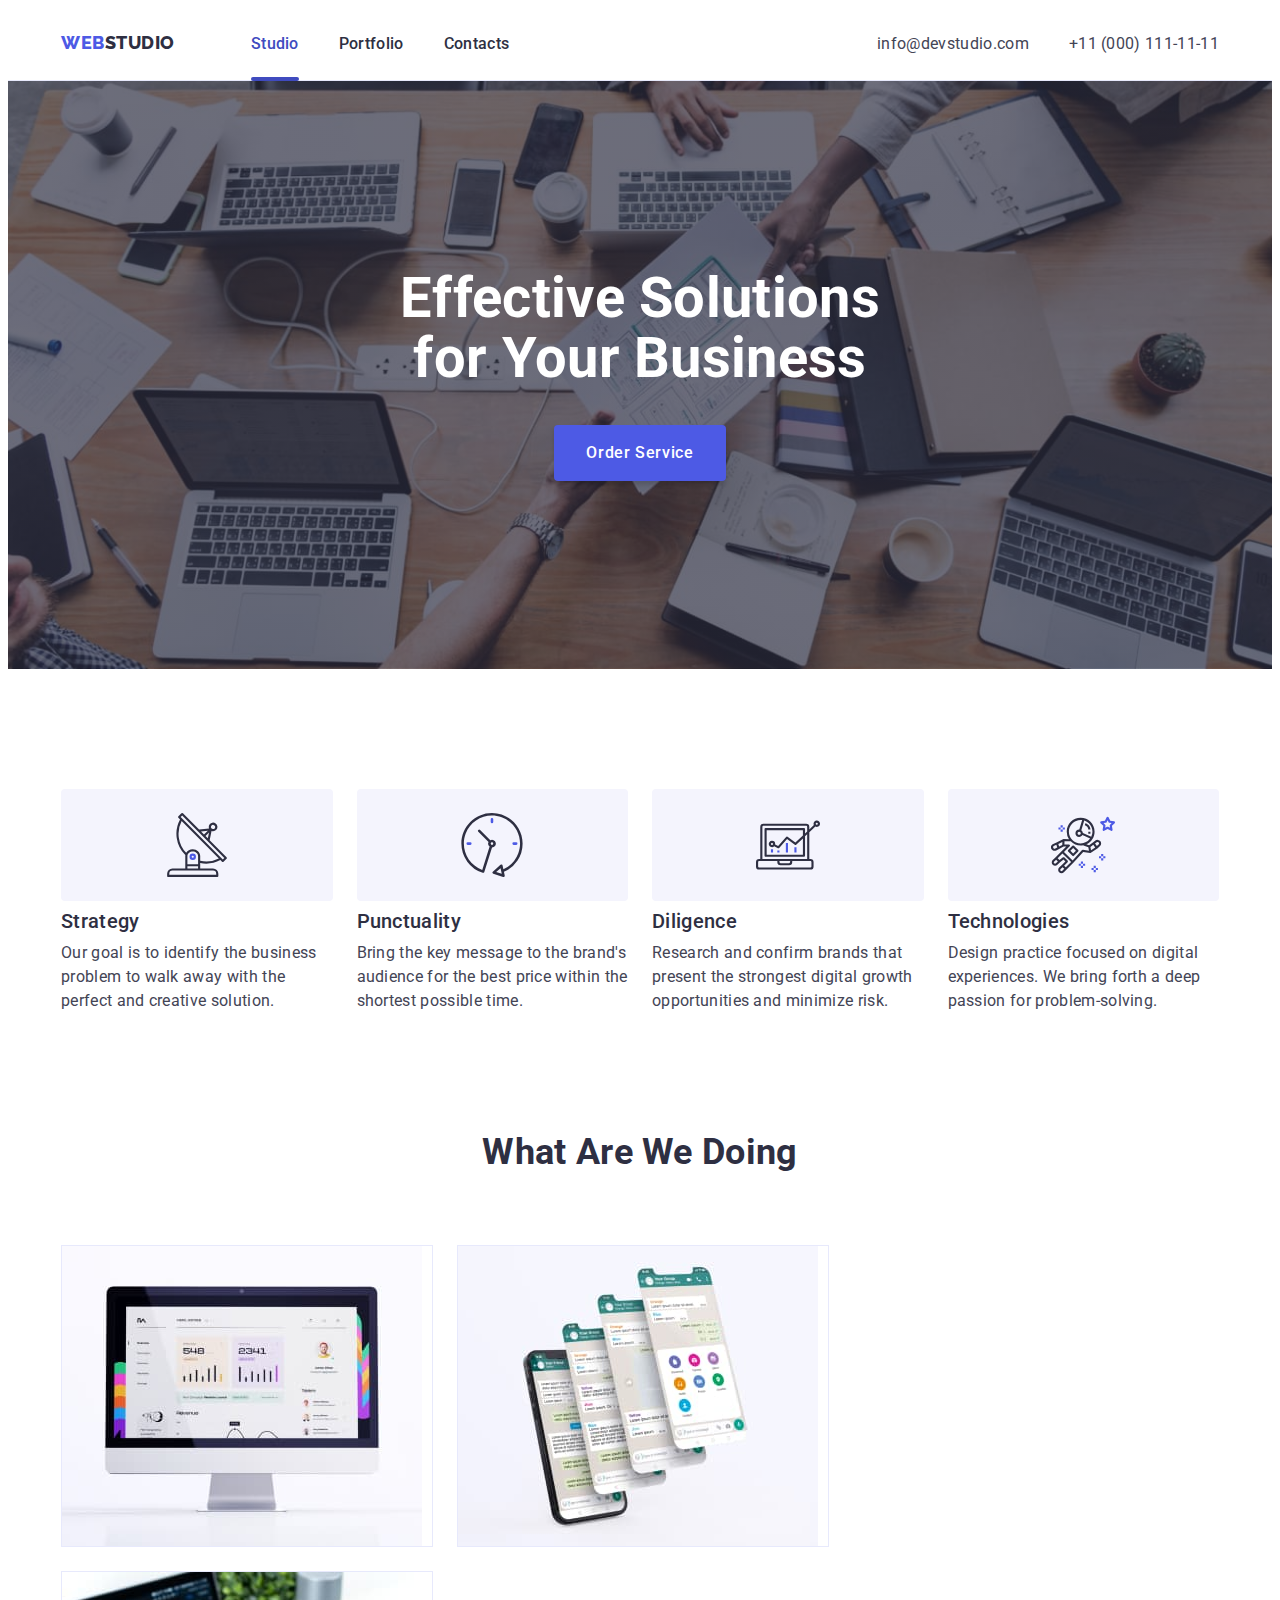
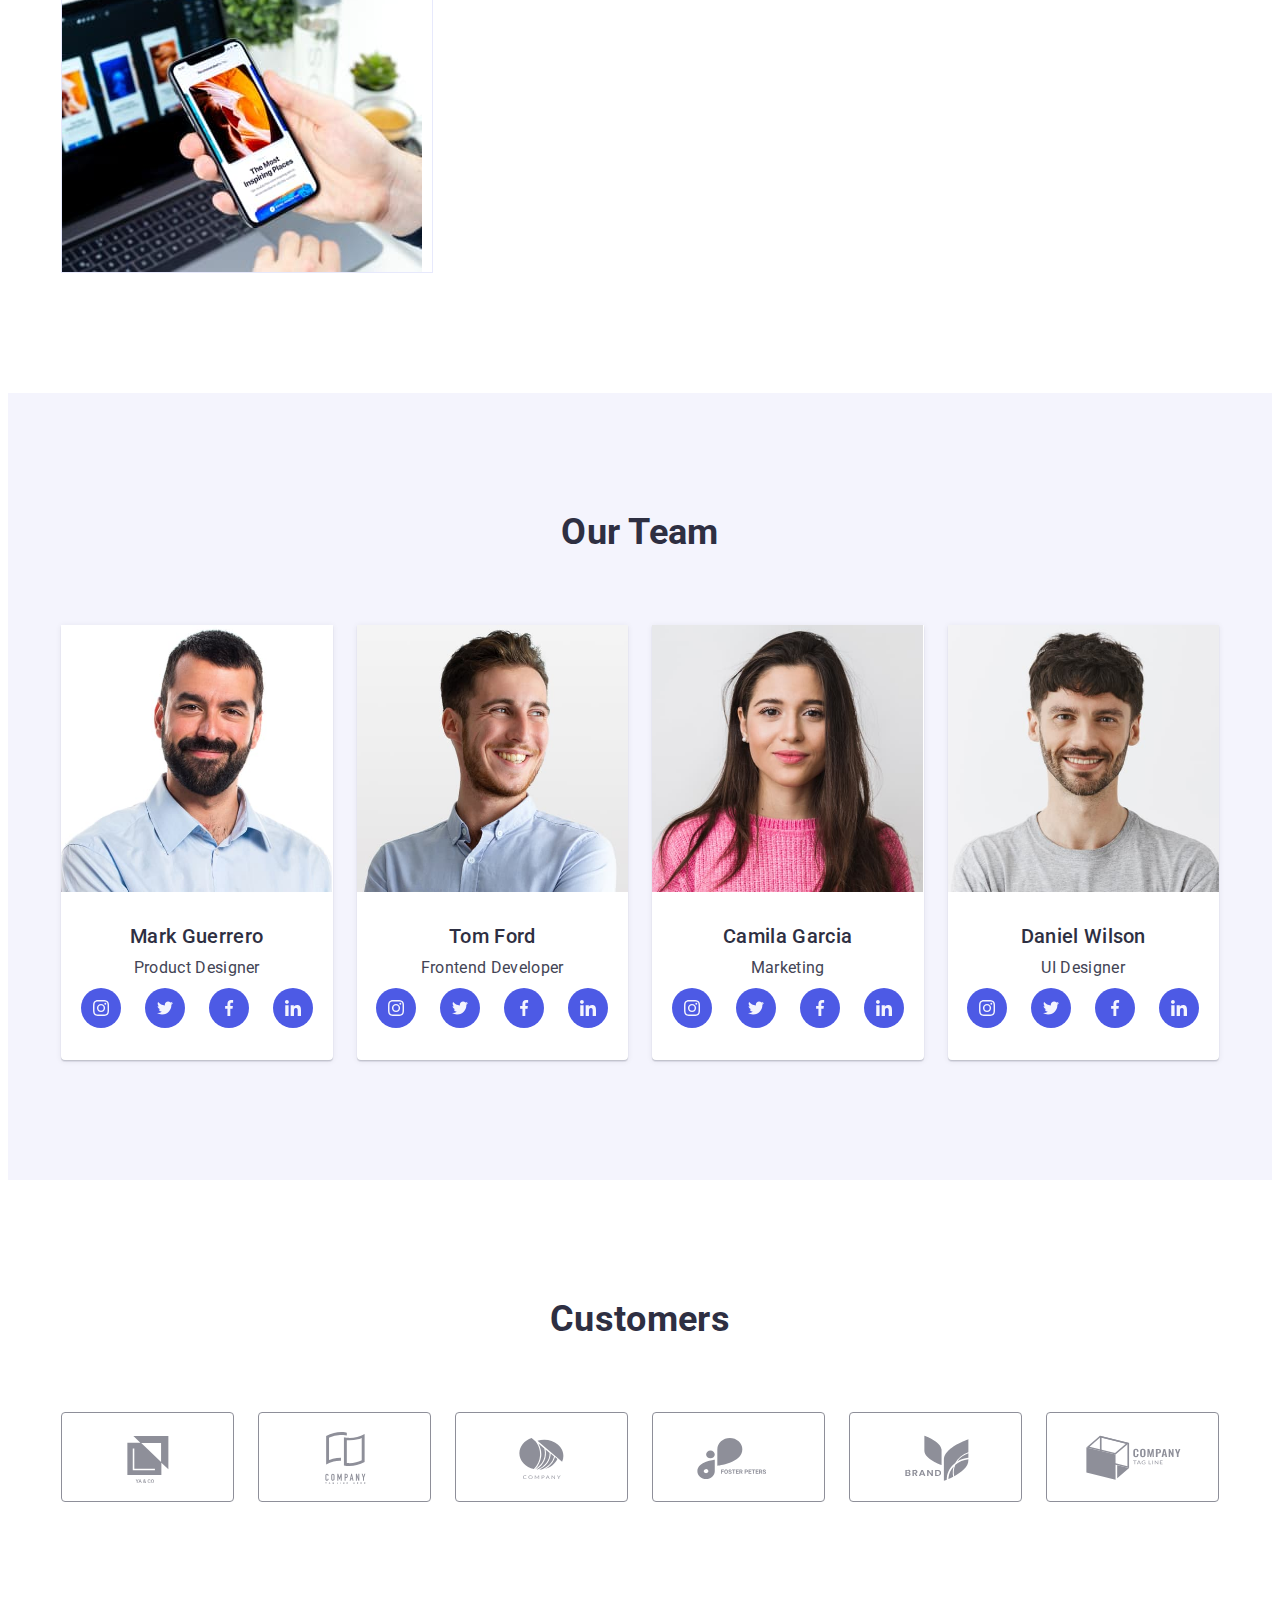
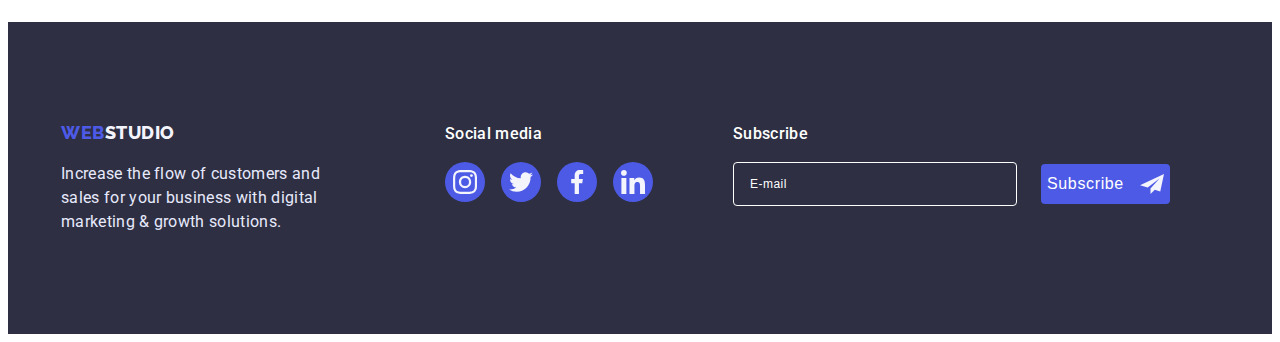
==== index.html @ bac66747 "Initial commit" ====
<!DOCTYPE html>
<html lang="en">

<head>
    <meta charset="UTF-8">
    <meta http-equiv="X-UA-Compatible" content="IE=edge">
    <meta name="viewport" content="width=device-width, initial-scale=1.0">
    <title>Studio</title>
    <link rel="preconnect" href="https://fonts.googleapis.com">
    <link rel="preconnect" href="https://fonts.gstatic.com" crossorigin>
    <link
        href="https://fonts.googleapis.com/css2?family=Raleway:wght@800&family=Roboto:wght@400;500;700;900&display=swap"
        rel="stylesheet">
    <link rel="stylesheet" href="https://cdnjs.cloudflare.com/ajax/libs/modern-normalize/1.1.0/modern-normalize.min.css"
        integrity="sha512-wpPYUAdjBVSE4KJnH1VR1HeZfpl1ub8YT/NKx4PuQ5NmX2tKuGu6U/JRp5y+Y8XG2tV+wKQpNHVUX03MfMFn9Q=="
        crossorigin="anonymous" referrerpolicy="no-referrer" />
    <link rel="stylesheet" href="./css/styles.css">
</head>

<body>
    <header class="header">
        <div class="container header-container">
            <nav class="header-pagination">
                <a class="logo-header logo link" href="./index.html">Web<span class="logo-hpart">Studio</span></a>
                <ul class="header-list">
                    <li class="header-item">
                        <a class="header-sheet active link" href="./index.html">Studio</a>
                    </li>
                    <li class="header-item">
                        <a class="header-sheet normal link" href="./portfolio.html">Portfolio </a>
                    </li>
                    <li class="header-item">
                        <a class="header-sheet normal link" href="#">Contacts</a>
                    </li>
                </ul>
            </nav>
            <address class="header-address">
                <ul class="address-list">
                    <li class="address-item">
                        <a class="contact link" href="mailto:info@devstudio.com">info@devstudio.com</a>
                    </li>
                    <li class="address-item">
                        <a class="contact link" href="tel:+110001111111">+11 (000) 111-11-11</a>
                    </li>
                </ul>
            </address>
            <div class="header-mob">
                <button class="header-mob-open-bn" data-menu-open type="button">
                    <svg class="header-mob-open-ikon">
                        <use href="./images/ikons.svg#icon-charm_menu-hamburger"></use>
                    </svg>
                </button>
            </div>
        </div>
        <div class="header-mob-menu is-hidden" data-menu>
            <button class="header-mob-close-bn" data-menu-close type="button">
                <svg class="mob-close-ikon">
                    <use href="./images/ikons.svg#icon-close-black"></use>
                </svg>
            </button>
            <ul class="mob-menu-list">
                <li class="mob-menu-item">
                    <a class="mob-menu-sheet link" href="./index.html">Studio</a>
                </li>
                <li class="mob-menu-item">
                    <a class="mob-menu-sheet link" href="./portfolio.html">Portfolio </a>
                </li>
                <li class="mob-menu-item">
                    <a class="mob-menu-sheet link" href="#">Contacts</a>
                </li>
            </ul>
            <div class="mob-contacts">
                <ul class="mob-address-list">
                    <li class="mob-address-item">
                        <a class="mob-contact tel link" href="tel:+110001111111">+11 (000) 111-11-11</a>
                    </li>
                    <li class="mob-address-item">
                        <a class="mob-contact email link" href="mailto:info@devstudio.com">info@devstudio.com</a>
                    </li>
                </ul>
                <ul class="mob-list ikon-list grid-list">
                    <li class="ikon-item">
                        <a class="teem-ikon-bg ikon-bg" href="#" aria-label="instagram">
                            <svg class="footer-ikon">
                                <use href="./images/ikons.svg#icon-instagram"></use>
                            </svg>
                        </a>
                    </li>
                    <li class="ikon-item">
                        <a class="teem-ikon-bg ikon-bg" href="#" aria-label="twitter">
                            <svg class="footer-ikon">
                                <use href="./images/ikons.svg#icon-twitter"></use>
                            </svg>
                        </a>
                    </li>
                    <li class="ikon-item">
                        <a class="teem-ikon-bg ikon-bg" href="#" aria-label="facebook">
                            <svg class="footer-ikon">
                                <use href="./images/ikons.svg#icon-facebook"></use>
                            </svg>
                        </a>
                    </li>
                    <li class="ikon-item">
                        <a class="teem-ikon-bg ikon-bg" href="#" aria-label="linkedin">
                            <svg class="footer-ikon">
                                <use href="./images/ikons.svg#icon-linkedin"></use>
                            </svg>
                        </a>
                    </li>
                </ul>
            </div>
        </div>
    </header>
    <main>
        <section class="hero">
            <div class="container">
                <h1 class="hero-title">
                    Effective Solutions for Your Business
                </h1>
                <button class="hero-button" type="button" data-modal-open>Order Service</button>
            </div>
        </section>
        <section class="possibilities">
            <div class="container">
                <h2 class="possibilities-title visually-hidden">Аbout Us</h2>
                <ul class="possibilities-list grid-list">
                    <li class="possibilities-item grid-item">
                        <div class="possibilities-background">
                            <svg class="possibilities-ikon">
                                <use href="./images/ikons.svg#icon-antenna"></use>
                            </svg>
                        </div>
                        <h3 class="possibilities-subtitle subtitle">Strategy</h3>
                        <p class="possibilities-text">
                            Our goal is to identify the business problem to walk away with the perfect and creative
                            solution.
                        </p>
                    </li>
                    <li class="possibilities-item grid-item">
                        <div class="possibilities-background">
                            <svg class="possibilities-ikon">
                                <use href="./images/ikons.svg#icon-clock"></use>
                            </svg>
                        </div>
                        <h3 class="possibilities-subtitle subtitle">Punctuality</h3>
                        <p class="possibilities-text">
                            Bring the key message to the brand's audience for the best price within the shortest
                            possible time.
                        </p>
                    </li>
                    <li class="possibilities-item grid-item">
                        <div class="possibilities-background">
                            <svg class="possibilities-ikon">
                                <use href="./images/ikons.svg#icon-diagram"></use>
                            </svg>
                        </div>
                        <h3 class="possibilities-subtitle subtitle">Diligence</h3>
                        <p class="possibilities-text">
                            Research and confirm brands that present the strongest digital growth opportunities and
                            minimize risk.
                        </p>
                    </li>
                    <li class="possibilities-item grid-item">
                        <div class="possibilities-background">
                            <svg class="possibilities-ikon">
                                <use href="./images/ikons.svg#icon-astronaut"></use>
                            </svg>
                        </div>
                        <h3 class="possibilities-subtitle subtitle">Technologies</h3>
                        <p class="possibilities-text">
                            Design practice focused on digital experiences. We bring forth a deep passion for
                            problem-solving.
                        </p>
                    </li>
                </ul>
            </div>
        </section>
        <section class="works">
            <div class="container">
                <h2 class="title">What are we doing</h2>
                <ul class="work-list grid-list">
                    <li class="works-item grid-item">
                        <img srcset="./images/pict-studio/desktop-1x.jpg 1x, ./images/pict-studio/desktop-2x.jpg 2x"
                            src="./images/pict-studio/desktop-1x.jpg" alt="letter to James on display" width="360"
                            height="300">
                    </li>
                    <li class="works-item grid-item">
                        <img srcset="./images/pict-studio/mobile-1x.jpg 1x, ./images/pict-studio/mobile-2x.jpg 2x"
                            src="./images/pict-studio/desktop-1x.jpg" alt="letter to James on display" width="360"
                            height="300">
                    </li>
                    <li class="works-item grid-item">
                        <img srcset="./images/pict-studio/synch-1x.jpg 1x, ./images/pict-studio/synch-2x.jpg 2x"
                            src="./images/pict-studio/synch-1x.jpg" alt="man synchronizing mobile with laptop"
                            width="360" height="300">
                    </li>
                </ul>
            </div>
        </section>
        <section class="team">
            <div class="team-container container">
                <h2 class="title">Our Team</h2>
                <ul class="team-list grid-list">
                    <li class="team-item grid-item">
                        <img srcset="
                                            ./images/photo-team-studio/mark-guerrero-1x.jpg 264w,
                                            ./images/photo-team-studio/mark-guerrero-2x.jpg 544w,
                                            ./images/photo-team-studio/mark-guerrero-3x.jpg 792w,
                                            ./images/photo-team-studio/mark-guerrero-4x.jpg 1056w"
                            src="./images/photo-team-studio/mark-guerrero-1x.jpg" alt="Mark Guerrero photo"
                            sizes="(min-width: 1200px) 25vw, (min-width: 768px) 50vw, 100vw">
                        <div class="team-box">
                            <h3 class="subtitle">Mark Guerrero</h3>
                            <p class="team-text">Product Designer</p>
                            <ul class="ikon-list grid-list">
                                <li class="ikon-item">
                                    <a class="ikon-bg" href="#" aria-label="instagram">
                                        <svg class="ikon">
                                            <use href="./images/ikons.svg#icon-instagram"></use>
                                        </svg>
                                    </a>
                                </li>
                                <li class="ikon-item">
                                    <a class="ikon-bg" href="#" aria-label="twitter">
                                        <svg class="ikon">
                                            <use href="./images/ikons.svg#icon-twitter"></use>
                                        </svg>
                                    </a>
                                </li>
                                <li class="ikon-item">
                                    <a class="ikon-bg" href="#" aria-label="facebook">
                                        <svg class="ikon">
                                            <use href="./images/ikons.svg#icon-facebook"></use>
                                        </svg>
                                    </a>
                                </li>
                                <li class="ikon-item">
                                    <a class="ikon-bg" href="#" aria-label="linkedin">
                                        <svg class="ikon">
                                            <use href="./images/ikons.svg#icon-linkedin"></use>
                                        </svg>
                                    </a>
                                </li>
                            </ul>
                        </div>
                    <li class="team-item grid-item">
                        <img srcset="
                                            ./images/photo-team-studio/tom-ford-1x.jpg 264w,
                                            ./images/photo-team-studio/tom-ford-2x.jpg 544w,
                                            ./images/photo-team-studio/tom-ford-3x.jpg 792w,
                                            ./images/photo-team-studio/tom-ford-4x.jpg 1056w"
                            src="./images/photo-team-studio/tom-ford-1x.jpg" alt="Tom Ford photo"
                            sizes="(min-width: 1200px) 25vw, (min-width: 768px) 50vw, 100vw">
                        <div class="team-box">
                            <h3 class="subtitle">Tom Ford</h3>
                            <p class="team-text">Frontend Developer</p>
                            <ul class="ikon-list grid-list">
                                <li class="ikon-item">
                                    <a class="ikon-bg" href="#" aria-label="instagram">
                                        <svg class="ikon">
                                            <use href="./images/ikons.svg#icon-instagram"></use>
                                        </svg>
                                    </a>
                                </li>
                                <li class="ikon-item">
                                    <a class="ikon-bg" href="#" aria-label="twitter">
                                        <svg class="ikon">
                                            <use href="./images/ikons.svg#icon-twitter"></use>
                                        </svg>
                                    </a>
                                </li>
                                <li class="ikon-item">
                                    <a class="ikon-bg" href="#" aria-label="facebook">
                                        <svg class="ikon">
                                            <use href="./images/ikons.svg#icon-facebook"></use>
                                        </svg>
                                    </a>
                                </li>
                                <li class="ikon-item">
                                    <a class="ikon-bg" href="#" aria-label="linkedin">
                                        <svg class="ikon">
                                            <use href="./images/ikons.svg#icon-linkedin"></use>
                                        </svg>
                                    </a>
                                </li>
                            </ul>
                        </div>
                    </li>
                    <li class="team-item grid-item">
                        <img srcset="./images/photo-team-studio/camila-garcia-1x.jpg 264w,
                                                                    ./images/photo-team-studio/camila-garcia-2x.jpg 544w,
                                                                    ./images/photo-team-studio/camila-garcia-3x.jpg 792w,
                                                                    ./images/photo-team-studio/camila-garcia-4x.jpg 1056w"
                            src="./images/photo-team-studio/camila-garcia-1x.jpg" alt="Camila Garcia photo"
                            sizes="(min-width: 1200px) 25vw, (min-width: 768px) 50vw, 100vw">
                        <div class="team-box">
                            <h3 class="subtitle">Camila Garcia</h3>
                            <p class="team-text">Marketing</p>
                            <ul class="ikon-list grid-list">
                                <li class="ikon-item">
                                    <a class="ikon-bg" href="#" aria-label="instagram">
                                        <svg class="ikon">
                                            <use href="./images/ikons.svg#icon-instagram"></use>
                                        </svg>
                                    </a>
                                </li>
                                <li class="ikon-item">
                                    <a class="ikon-bg" href="#" aria-label="twitter">
                                        <svg class="ikon">
                                            <use href="./images/ikons.svg#icon-twitter"></use>
                                        </svg>
                                    </a>
                                </li>
                                <li class="ikon-item">
                                    <a class="ikon-bg" href="#" aria-label="facebook">
                                        <svg class="ikon">
                                            <use href="./images/ikons.svg#icon-facebook"></use>
                                        </svg>
                                    </a>
                                </li>
                                <li class="ikon-item">
                                    <a class="ikon-bg" href="#" aria-label="linkedin">
                                        <svg class="ikon">
                                            <use href="./images/ikons.svg#icon-linkedin"></use>
                                        </svg>
                                    </a>
                                </li>
                            </ul>
                        </div>
                    </li>
                    <li class="team-item grid-item">
                        <img srcset="./images/photo-team-studio/daniel-wilson-1x.jpg 264w,
                                            ./images/photo-team-studio/daniel-wilson-2x.jpg 544w,
                                            ./images/photo-team-studio/daniel-wilson-3x.jpg 792w,
                                            ./images/photo-team-studio/daniel-wilson-4x.jpg 1056w"
                            src="./images/photo-team-studio/daniel-wilson-1x.jpg" alt="Daniel Wilson photo"
                            sizes="(min-width: 1200px) 25vw, (min-width: 768px) 50vw, 100vw">
                        <div class="team-box">
                            <h3 class="subtitle">Daniel Wilson</h3>
                            <p class="team-text">UI Designer</p>
                            <ul class="ikon-list grid-list">
                                <li class="ikon-item">
                                    <a class="ikon-bg" href="#" aria-label="instagram">
                                        <svg class="ikon">
                                            <use href="./images/ikons.svg#icon-instagram"></use>
                                        </svg>
                                    </a>
                                </li>
                                <li class="ikon-item">
                                    <a class="ikon-bg" href="#" aria-label="twitter">
                                        <svg class="ikon">
                                            <use href="./images/ikons.svg#icon-twitter"></use>
                                        </svg>
                                    </a>
                                </li>
                                <li class="ikon-item">
                                    <a class="ikon-bg" href="#" aria-label="facebook">
                                        <svg class="ikon">
                                            <use href="./images/ikons.svg#icon-facebook"></use>
                                        </svg>
                                    </a>
                                </li>
                                <li class="ikon-item">
                                    <a class="ikon-bg" href="#" aria-label="linkedin">
                                        <svg class="ikon">
                                            <use href="./images/ikons.svg#icon-linkedin"></use>
                                        </svg>
                                    </a>
                                </li>
                            </ul>
                        </div>
                    </li>
                </ul>
            </div>
        </section>
        <section class="customers">
            <div class="customers-container container">
                <h2 class="title">Customers</h2>
                <ul class="customers-list grid-list">
                    <li class="customers-item grid-item">
                        <a class="customers-link" href="#" aria-label="company YA & CO">
                            <svg class="customers-ikon">
                                <use href="./images/ikons.svg#icon-ya-co"></use>
                            </svg>
                        </a>
                    </li>
                    <li class="customers-item grid-item">
                        <a class="customers-link" href="#" aria-label="company Tag Line Here">
                            <svg class="customers-ikon">
                                <use href="./images/ikons.svg#icon-tagline-here"></use>
                            </svg>
                        </a>
                    </li>
                    <li class="customers-item grid-item">
                        <a class="customers-link" href="#" aria-label="company Company">
                            <svg class="customers-ikon">
                                <use href="./images/ikons.svg#icon-company"></use>
                            </svg>
                        </a>
                    </li>
                    <li class="customers-item grid-item">
                        <a class="customers-link" href="#" aria-label="company Foster Peter">
                            <svg class="customers-ikon">
                                <use href="./images/ikons.svg#icon-forester-peters"></use>
                            </svg>
                        </a>
                    </li>
                    <li class="customers-item grid-item">
                        <a class="customers-link" href="#" aria-label="company Brend">
                            <svg class="customers-ikon">
                                <use href="./images/ikons.svg#icon-brand"></use>
                            </svg>
                        </a>
                    </li>
                    <li class="customers-item grid-item">
                        <a class="customers-link" href="#" aria-label="company Tag Line">
                            <svg class="customers-ikon">
                                <use href="./images/ikons.svg#icon-tag-line"></use>
                            </svg>
                        </a>
                    </li>
                </ul>
            </div>
        </section>
    </main>
    <footer class="footer">
        <div class="footer-container container">
            <div class="footer-offer">
                <a href="./index.html" class="logo-footer logo link">Web<span class="logo-fpart">Studio</span></a>
                <p class="footer-text">
                    Increase the flow of customers and sales for your business with digital marketing & growth
                    solutions.
                </p>
            </div>
            <div class="footer-social">
                <p class="footer-ikon-title">
                    Social media
                </p>
                <ul class="footer-ikon-list grid-list">
                    <li class="grid-item">
                        <a class="footer-bg ikon-bg" href="#" aria-label="instagram">
                            <svg class="footer-ikon">
                                <use href="./images/ikons.svg#icon-instagram"></use>
                            </svg>
                        </a>
                    </li>
                    <li class="grid-item">
                        <a class="footer-bg ikon-bg" href="#" aria-label="twitter">
                            <svg class="footer-ikon">
                                <use href="./images/ikons.svg#icon-twitter"></use>
                            </svg>
                        </a>
                    </li>
                    <li class="grid-item">
                        <a class="footer-bg ikon-bg" href="#" aria-label="facebook">
                            <svg class="footer-ikon">
                                <use href="./images/ikons.svg#icon-facebook"></use>
                            </svg>
                        </a>
                    </li>
                    <li class="grid-item">
                        <a class="footer-bg ikon-bg" href="#" aria-label="linkedin">
                            <svg class="footer-ikon">
                                <use href="./images/ikons.svg#icon-linkedin"></use>
                            </svg>
                        </a>
                    </li>
                </ul>
            </div>
            <div class="footer-send">
                <p class="footer-ikon-title">
                    Subscribe</p>
                <form class="footer-send-box">
                    <label class="send-wrap">
                        <input class="send-input" name="user-name" type="text" placeholder="E-mail">
                    </label>
                    <button class="footer-btn" type="submit">Subscribe<svg class="footer-ikon">
                            <use href="./images/ikons.svg#icon-airplane"></use>
                        </svg></button>
                </form>
            </div>
        </div>
    </footer>
    <div class="backdrop is-hidden" data-modal>
        <div class="modal">
            <button class="close-btn" type="button" data-modal-close>
                <svg class="close-btn-ikon">
                    <use href="./images/ikons.svg#icon-close-black"></use>
                </svg>
            </button>
            <p class="modal-headline">Leave your contacts and we will call you back</p>
            <form class="modal-form">
                <label>
                    <span class="modal-subtitle">Name</span>
                    <span class="input-wrap">
                        <input class="modal-input" name="user-name" type="text" required minlength="2" maxlength="20">
                        <svg class="modal-ikon">
                            <use href="./images/ikons.svg#icon-name"></use>
                        </svg>
                    </span>
                </label>
                <label>
                    <span class="modal-subtitle">Phone</span>
                    <span class="input-wrap">
                        <input class="modal-input" name="user-name" type="text" required>
                        <svg class="modal-ikon">
                            <use href="./images/ikons.svg#icon-phone"></use>
                        </svg>
                    </span>
                </label>
                <label>
                    <span class="modal-subtitle">Email</span>
                    <span class="input-wrap">
                        <input class="modal-input" name="user-name" type="text">
                        <svg class="modal-ikon">
                            <use href="./images/ikons.svg#icon-email"></use>
                        </svg>
                    </span>
                </label>
                <div class="modal-field">
                    <label class="modal-subtitle" for="user-text">Comment</label>
                    <textarea class="modal-textarea" id="user-text" name="user-text"
                        placeholder="Text input"></textarea>
                </div>
                <div class="modal-chek">
                    <input class="input-check visually-hidden" id="input-check" name="user-check" type="checkbox"
                        value="true">
                    <label class="check-text" for="input-check">
                        <span>
                            <svg width="10" height="8">
                                <use href="./images/ikons.svg#icon-vector">
                                </use>
                            </svg>
                        </span>
                        I accept the terms and conditions of the<a class="check-text-input" href="#">Privacy
                            Policy</a>
                    </label>
                </div>
                <button class="modal-btn" type="submit">Send</button>
            </form>
        </div>
    </div>
    <script src="./js/modul.js">
    </script>
    <script src="./js/menu.js">
    </script>
</body>

</html>
---- css/styles.css ----
/*!                         General                 */

:root {
  /**                         Color                 */

  --ctas: #4d5ae5;
  --focused: #4d5ae5;
  --active-states: #4d5ae5;
  --links: #4d5ae5;

  --ctas-active: #404bbf;

  --headings: #2e2f42;
  --shadows: #2e2f42;
  --overlays: #2e2f42;
  --overlay: #2e2f42;
  --hero-image-bg: #2e2f42;

  --success-messages: #31d0aa;

  --body-text: #434455;

  --helper-text: #8e8f99;
  --deemphasized-text: #8e8f99;

  --backdrop: rgba(46, 47, 66, 0.4);

  --accent-color: #e7e9fc;
  --hairlines: #e7e9fc;
  --subtle-bg: #e7e9fc;

  --light-mode-bg: #f4f4fd;
  --light-mode-dialogs: #f4f4fd;
  --light-mode-alerts: #f4f4fd;

  --modal-bg: #fcfcfc;

  --header: #ffffff;
  --team-card-bg: #ffffff;

  --bg-grad: linear-gradient(rgba(46, 47, 66, 0.7), rgba(46, 47, 66, 0.7));

  /**                         Gallary                 */

  --gap: 24px;
  --carts: 4;
}

/**                         Reset                   */

h1,
h2,
h3,
h4,
p {
  margin: 0;
}

ul {
  padding-left: 0;
  margin: 0;
  list-style: none;
}

img {
  display: block;
  max-width: 100%;
  height: auto;
}

/**                       Bases                      */

body {
  font-family: Roboto, sans-serif;
  line-height: 1.5;
  letter-spacing: 0.02em;
  color: var(--body-text);
  background-color: var(--team-card-bg);
}

.no-scroll {
  overflow: hidden;
}

/**                     Components                   */

.container {
  width: 100%;
  max-width: 428px;
  padding: 0 15px;
  margin: 0 auto;
}

.link {
  text-decoration: none;
}

.logo {
  font-family: Raleway, sans-serif;
  font-weight: 800;
  font-size: 18px;
  line-height: 1.2;
  letter-spacing: 0.03em;
  text-transform: uppercase;
  color: var(--links);
}

.visually-hidden {
  position: absolute;
  width: 1px;
  height: 1px;
  margin: -1px;
  border: 0;
  padding: 0;
  white-space: nowrap;
  clip-path: inset(100%);
  clip: rect(0 0 0 0);
  overflow: hidden;
}

.title {
  margin-bottom: 72px;
  text-align: center;
  font-size: 36px;
  line-height: 1.11;
  text-transform: capitalize;
  color: var(--headings);
}

.subtitle {
  margin-bottom: 8px;
  font-weight: 500;
  font-size: 20px;
  line-height: 1.2;
  color: var(--headings);
}

.grid-list {
  display: flex;
  flex-wrap: wrap;
  gap: var(--gap);
}

.grid-item {
  flex-basis: calc((100% - (var(--carts) - 1) * var(--gap)) / var(--carts));
}

.ikon-list {
  display: flex;
  justify-content: center;
}

.ikon-bg {
  display: flex;
  align-items: center;
  justify-content: center;
  width: 40px;
  height: 40px;
  border-radius: 50%;
  background-color: var(--ctas);
  transition: background-color 250ms cubic-bezier(0.4, 0, 0.2, 1);
}

.ikon-bg:is(:hover, :focus) {
  background-color: var(--ctas-active);
}

.ikon {
  width: 16px;
  height: 16px;
  fill: var(--light-mode-alerts);
}

/*TODO                     Header                      */

.header {
  border-bottom: 1px solid var(--hairlines);
}

.header-container {
  display: flex;
  align-items: center;
}

.header-pagination {
  display: flex;
  margin-right: auto;
}

/**                         Logo                       */

.logo-header {
  padding: 24px 0;
}

.logo-hpart {
  color: var(--overlay);
}

/**                        Sheets                      */

.header-list,
.header-address {
  display: none;
}

.header-mob-open-bn {
  padding: 0;
  margin-right: auto;
  border: none;
  background: transparent;
}

.header-mob-open-ikon {
  width: 32px;
  height: 22px;
  stroke: var(--overlays);
}

.header-mob-menu {
  display: flex;
  flex-direction: column;
  overflow: hidden;
  position: fixed;
  z-index: 1;
  top: 0px;
  padding: 24px 24px 40px 40px;
  width: 100vw;
  max-height: 796px;
  height: 100%;
  background-color: var(--team-card-bg);
}

.header-mob-close-bn {
  display: flex;
  align-items: center;
  justify-content: center;
  margin-bottom: 32px;
  margin-left: auto;
  width: 24px;
  height: 24px;
  border: 1px solid var(--accent-color);
  border-radius: 50%;
  background-color: transparent;
}

.mob-close-ikon {
  width: 8px;
  height: 8px;
  fill: var(--shadows);
}

.mob-menu-item:not(:last-child) {
  margin-bottom: 40px;
}

.mob-menu-sheet {
  font-weight: 700;
  font-size: 36px;
  line-height: 1.11;
}

.mob-menu-item:not(:last-child) > .mob-menu-sheet {
  color: var(--headings);
}

.mob-menu-item:last-child > .mob-menu-sheet {
  color: var(--ctas-active);
}

.mob-contacts {
  margin-top: auto;
  text-decoration: none;
  font-style: normal;
}

.mob-address-list {
  margin-bottom: 48px;
}

.tel {
  font-weight: 700;
  font-size: 8.3vw;
  line-height: 1.11;
  color: var(--links);
}

.mob-address-item:not(:last-child) {
  margin-bottom: 40px;
}

.email {
  font-weight: 500;
  font-size: 20px;
  line-height: 1.2;
  color: var(--body-text);
}

.mob-list {
  --gap: 10vw;
  max-width: 80vw;
}

/*TODO                     STUDIO                    */

/**                     Hero section                 */

.hero {
  max-width: 479px;
  padding: 112px 0;
  margin: 0 auto;
  background-repeat: no-repeat;
  background-position: center;
  background-size: cover;
  background-color: var(--hero-image-bg);
  background-image: var(--bg-grad),
    url(../images/pict-studio/people-office-mob-1x.jpg);
}

@media (min-device-pixel-ratio: 2),
  (-webkit-min-device-pixel-ratio: 2),
  (min-resolution: 192dpi),
  (min-resolution: 2dppx) {
  .hero {
    background-image: var(--bg-grad),
      url(../images/pict-studio/people-office-mob-2x.jpg);
  }
}

.hero-title {
  max-width: 320px;
  margin: 0 auto;
  font-size: 36px;
  line-height: 1.11;
  text-align: center;
  text-transform: capitalize;
  color: var(--header);
}

.hero-button {
  display: block;
  margin: 72px auto 0;
  padding: 16px 32px;

  font-family: inherit;
  font-weight: 500;
  font-size: 16px;
  line-height: 1.5;
  letter-spacing: 0.04em;
  color: var(--header);
  cursor: pointer;
  border: none;
  border-radius: 4px;
  box-shadow: 0px 4px 4px rgba(0, 0, 0, 0.15);
  background-color: var(--ctas);
  transition: background-color 250ms cubic-bezier(0.4, 0, 0.2, 1);
}

.hero-button:is(:hover, :focus) {
  background-color: var(--ctas-active);
}

.hero-button {
  margin: 48px auto 0;
}

/**             Possibilities section             */

.possibilities {
  padding: 96px 0;
}

.possibilities-list {
  row-gap: calc(3 * var(--gap));
}

.possibilities-item {
  --carts: 1;
}

.possibilities-background {
  display: none;
}

.possibilities-subtitle {
  margin-bottom: 8px;
  font-weight: 700;
  font-size: 36px;
  line-height: 1.11;
  text-align: center;
}

/**                  Works section                  */

.works {
  padding-bottom: 120px;
}

.works-item {
  --carts: 3;
  border: 1px solid var(--accent-color);
}

/**                     Our Team                    */

.team {
  padding: 96px 0;
  background-color: var(--light-mode-bg);
}

.team-container {
  max-width: 294px;
}

.team-list {
  row-gap: 72px;
}

.team-item {
  --carts: 1;
}

.team-item {
  background-color: var(--team-card-bg);
  box-shadow: 0px 1px 6px rgba(46, 47, 66, 0.08),
    0px 1px 1px rgba(46, 47, 66, 0.16), 0px 2px 1px rgba(46, 47, 66, 0.08);
  border-radius: 0px 0px 4px 4px;
}

.team-box {
  padding: 32px 0;
  text-align: center;
}

.team-text {
  margin-bottom: 8px;
}

/** Customers */
.customers {
  padding: 96px 0;
}

.customers-list {
  --gap: 16px;
  row-gap: 72px;
}

.customers-item {
  --carts: 2;
}

.customers-link {
  display: flex;
  justify-content: center;
  align-items: center;
  height: 88px;
  border: 1px solid var(--deemphasized-text);
  border-radius: 4px;
  transition: border 250ms cubic-bezier(0.4, 0, 0.2, 1);
}

.customers-ikon {
  width: 104px;
  height: 56px;
  fill: var(--deemphasized-text);
  transition: fill 250ms cubic-bezier(0.4, 0, 0.2, 1);
}

.customers-link:is(:hover, :focus) {
  border: 1px solid var(--ctas-active);
}

.customers-link:is(:hover, :focus) .customers-ikon {
  fill: var(--ctas-active);
}

/**TODO                   PORTFOLIO                   */

.portfolio {
  padding: 48px 0;
}

.filter-list {
  display: flex;
  flex-wrap: wrap;
  justify-content: flex-start;
  margin-bottom: 48px;
  gap: var(--gap);
  row-gap: 16px;
  width: 270px;
}

.filter-btn {
  padding: 8px 16px;
  font-family: inherit;
  font-weight: 500;
  font-size: 16px;
  line-height: 1.5;
  letter-spacing: 0.04em;
  color: var(--links);
  background-color: var(--light-mode-bg);
  border: 1px solid var(--accent-color);
  border-radius: 4px;
  cursor: pointer;
  transition: color, background-color,
    box-shadow 250ms cubic-bezier(0.4, 0, 0.2, 1);
}

.filter-btn:is(:hover, :focus) {
  color: var(--header);
  background-color: var(--ctas-active);
  box-shadow: 0px 3px 1px rgba(0, 0, 0, 0.1), 0px 2px 1px rgba(0, 0, 0, 0.08),
    0px 2px 2px rgba(0, 0, 0, 0.12);
}

.project-card-list {
  display: flex;
  flex-wrap: wrap;
  row-gap: calc(2 * var(--gap));
}

.project-card-item {
  --carts: 1;
  border: 1px solid var(--light-mode-bg);
  box-shadow: 0px 1px 6px rgba(46, 47, 66, 0.08);
  transition: box-shadow 250ms cubic-bezier(0.4, 0, 0.2, 1);
}

.project-card-item:is(:hover, :focus) {
  box-shadow: 0px 1px 6px rgba(46, 47, 66, 0.08),
    0px 1px 1px rgba(46, 47, 66, 0.16), 0px 2px 1px rgba(46, 47, 66, 0.08);
}

.project-card-item:is(:hover, :focus) .project-card-popup-text {
  transform: translateY(0%);
}

.project-card-popup {
  position: relative;
  overflow: hidden;
}

.project-card-popup-text {
  position: absolute;
  top: 0;
  padding: 32px 40px;
  height: 100%;
  color: var(--light-mode-dialogs);
  background-color: var(--active-states);
  transform: translateY(100%);
  transition: transform 250ms cubic-bezier(0.4, 0, 0.2, 1);
}

.project-card-box {
  padding: 32px 0 32px 16px;
}

/**TODO                   footer                       */

.footer {
  padding: 96px 0;
  background-color: var(--hero-image-bg);
}

.footer-offer {
  max-width: 268px;
  margin: 0 auto 72px;
  text-align: center;
}

.logo-fpart {
  color: var(--light-mode-alerts);
}

.footer-text {
  margin-top: 16px;
  color: var(--accent-color);
  text-align: left;
}

.footer-social {
  max-width: 208px;
  margin: 0 auto 72px;
  text-align: center;
}

.footer-ikon-title {
  font-weight: 500;
  color: var(--header);
}

.footer-ikon-list {
  margin-top: 16px;
  gap: 16px;
}

.footer-bg {
  transition: background-color 250ms cubic-bezier(0.4, 0, 0.2, 1);
}

.footer-bg:is(:hover, :focus) {
  background-color: var(--success-messages);
}

.footer-ikon {
  width: 24px;
  height: 24px;
  fill: var(--light-mode-alerts);
}

.footer-send {
  max-width: 398px;
  margin: 0 auto;
  text-align: center;
}

.footer-send-box {
  margin-top: 16px;
}

.send-input {
  width: 100%;
  height: 40px;
  padding-left: 16px;
  font-size: 12px;
  line-height: 2;
  letter-spacing: 0.04em;
  color: var(--header);
  background-color: transparent;
  border: 1px solid var(--team-card-bg);
  border-radius: 4px;
}

.send-input::placeholder {
  font-size: 12px;
  line-height: 2;
  letter-spacing: 0.04em;
  color: var(--header);
}

.footer-btn {
  display: flex;
  align-items: center;
  justify-content: center;
  gap: 16px;
  margin: 16px auto 0;
  width: 165px;
  height: 40px;
  font-weight: 500;
  font-size: 16px;
  line-height: 1.5;
  letter-spacing: 0.04em;
  color: var(--header);
  background-color: var(--ctas);
  border-radius: 4px;
  border: none;
  cursor: pointer;
  transition: background-color 250ms cubic-bezier(0.4, 0, 0.2, 1);
}

.footer-btn:is(:hover, :focus) {
  background-color: var(--ctas-active);
}

/*TODO                    Modal window                  */

.backdrop {
  position: fixed;
  top: 0;
  width: 100%;
  height: 100%;
  background-color: var(--backdrop);
  transition: opacity 250ms cubic-bezier(0.4, 0, 0.2, 1);
}

.backdrop.is-hidden .modal {
  transform: translate(-50%, -500%);
}

.modal {
  position: absolute;
  padding: 24px;
  top: 50%;
  left: 50%;
  max-width: 392px;
  width: 100%;
  max-height: 586px;
  height: 100%;
  border-radius: 4px;
  background: var(--modal-bg);
  transform: translate(-50%, -50%);
  transition: transform 250ms cubic-bezier(0.4, 0, 0.2, 1);
}

.is-hidden {
  opacity: 0;
  pointer-events: none;
  visibility: hidden;
}

.close-btn {
  display: flex;
  align-items: center;
  justify-content: center;
  margin-bottom: 24px;
  margin-left: auto;
  width: 24px;
  height: 24px;
  border: 1px solid rgba(0, 0, 0, 0.1);
  border-radius: 50%;
  background-color: var(--subtle-bg);
  cursor: pointer;
  transition: background-color 250ms cubic-bezier(0.4, 0, 0.2, 1);
}

.close-btn-ikon {
  width: 8px;
  height: 8px;
  fill: var(--overlays);
  transition: fill 250ms cubic-bezier(0.4, 0, 0.2, 1);
}

.close-btn:is(:hover, :focus) {
  background-color: var(--ctas-active);
}

.close-btn:is(:hover, :focus) .close-btn-ikon {
  fill: var(--header);
}

.modal-headline {
  margin-bottom: 16px;
  text-align: center;
  font-size: 3.97vw;
  font-weight: 500;
  color: var(--headings);
}

.input-wrap {
  position: relative;
}

.modal-input {
  margin-bottom: 8px;
  padding-left: 38px;
  width: 100%;
  height: 40px;
  border: 1px solid rgba(46, 47, 66, 0.2);
  border-radius: 4px;
  background-color: transparent;
  transition: border-color 250ms cubic-bezier(0.4, 0, 0.2, 1);
}

.modal-ikon {
  position: absolute;
  left: 16px;
  top: 50%;
  transform: translateY(-50%);
  width: 18px;
  height: 24px;
  fill: var(--overlays);
  transition: fill 250ms cubic-bezier(0.4, 0, 0.2, 1);
}

.modal-subtitle {
  display: block;
  margin-bottom: 4px;
  font-size: 12px;
  line-height: 1.17;
  letter-spacing: 0.04em;
  color: rgba(46, 47, 66, 0.4);
}

.modal-input:is(:hover, :focus) {
  border-color: var(--focused);
}

.modal-input:is(:hover, :focus) + .modal-ikon {
  fill: var(--focused);
}

.modal-field {
  margin-bottom: 16px;
}

.modal-textarea {
  display: block;
  padding: 8px 16px;
  width: 100%;
  height: 120px;
  border: 1px solid rgba(46, 47, 66, 0.2);
  border-radius: 4px;
  background-color: transparent;
  resize: none;
  transition: border-color 250ms cubic-bezier(0.4, 0, 0.2, 1);
}

.modal-textarea:is(:hover, :focus) {
  border-color: var(--focused);
}

.modal-textarea::placeholder {
  font-size: 12px;
  line-height: 1.17;
  letter-spacing: 0.04em;
  color: rgba(46, 47, 66, 0.4);
}

.modal-chek {
  margin-bottom: 24px;
}

.check-text {
  font-size: 2.95vw;
  line-height: 1.17;
  letter-spacing: 0.04em;
  color: var(--helper-text);
  display: flex;
  position: relative;
  align-items: center;
}

.check-text > span {
  display: flex;
  align-items: center;
  justify-content: center;
  fill: transparent;
  width: 16px;
  height: 16px;
  border: 1px solid rgba(46, 47, 66, 0.2);
  border-radius: 2px;
  margin-right: 8px;
  transition: border-color 250ms cubic-bezier(0.4, 0, 0.2, 1);
}

.check-text > span:is(:hover, :focus) {
  border-color: var(--focused);
}

.input-check:checked + .check-text > span {
  border: none;
  background-color: var(--ctas-active);
  fill: var(--light-mode-alerts);
}

.check-text-input {
  color: var(--links);
  margin-left: 3px;
}

.modal-btn {
  display: block;
  margin: 0 auto;
  width: 169px;
  height: 56px;
  font-weight: 500;
  font-size: 16px;
  line-height: 1.5;
  letter-spacing: 0.04em;
  letter-spacing: 0.04em;
  color: var(--header);
  background-color: var(--ctas);
  box-shadow: 0px 4px 4px rgba(0, 0, 0, 0.15);
  border-radius: 4px;
  border: none;
  cursor: pointer;
  transition: background-color 250ms cubic-bezier(0.4, 0, 0.2, 1);
}

.modal-btn:is(:hover, :focus) {
  background-color: var(--ctas-active);
}

@media screen and (min-width: 387px) {
  .modal-headline {
    font-size: 16px;
  }

  .check-text {
    font-size: 12px;
  }
}

@media screen and (min-width: 409px) {
  .mob-list {
    --gap: 56px;
    max-width: 328px;
  }

  .tel {
    font-size: 36px;
  }
}

@media screen and (min-width: 480px) {
  .modal {
    width: 408px;
    height: 584px;
  }

  .hero {
    max-width: 767px;
    background-image: var(--bg-grad),
      url(../images/pict-studio/people-office-tab-1x.jpg);
  }

  @media (min-device-pixel-ratio: 2),
    (-webkit-min-device-pixel-ratio: 2),
    (min-resolution: 192dpi),
    (min-resolution: 2dppx) {
    .hero {
      background-image: var(--bg-grad),
        url(../images/pict-studio/people-office-tab-2x.jpg);
    }
  }
}

@media screen and (min-width: 768px) {
  .container {
    max-width: 768px;
  }

  .header-mob {
    display: none;
  }

  .header-pagination {
    display: flex;
  }

  .header-list {
    display: flex;
    align-items: center;
    margin-left: 120px;
    gap: 40px;
  }

  .header-sheet {
    display: block;
    padding: 24px 0;
    font-weight: 500;
  }

  .normal {
    color: var(--headings);
    transition: color 250ms cubic-bezier(0.4, 0, 0.2, 1);
  }

  .normal:is(:hover, :focus),
  .active {
    color: var(--ctas-active);
  }

  .active {
    position: relative;
  }

  .active::after {
    content: "";
    display: block;
    position: absolute;
    left: 0;
    bottom: -1px;
    width: 100%;
    border-bottom: 4px solid currentColor;
    border-radius: 2px;
  }

  .header-address {
    display: block;
    margin-left: auto;
  }
  .address-list {
    display: flex;
    flex-direction: column;
    font-style: normal;
  }

  .address-list:not(:last-child) {
    margin-bottom: 12px;
  }

  .contact {
    text-decoration: none;
    font-style: normal;
    color: var(--body-text);
    transition: color 250ms cubic-bezier(0.4, 0, 0.2, 1);
  }

  .contact:is(:hover, :focus) {
    color: var(--ctas-active);
  }

  .hero-title {
    max-width: 496px;
    font-size: 56px;
    line-height: 1.07;
    text-transform: none;
  }

  .hero-button {
    margin: 36px auto 0;
  }

  .hero {
    max-width: 1440px;
    background-image: var(--bg-grad),
      url(../images/pict-studio/people-office-desk-1x.jpg);
  }

  @media (min-device-pixel-ratio: 2),
    (min-resolution: 192dpi),
    (-webkit-min-device-pixel-ratio: 2),
    (min-resolution: 2dppx) {
    .hero {
      background-image: var(--bg-grad),
        url(../images/pict-studio/people-office-desk-2x.jpg);
    }
  }

  .possibilities-item {
    --carts: 2;
  }
  .possibilities-subtitle {
    text-align: left;
  }
  .team-list {
    row-gap: 64px;
  }

  .team-item {
    --carts: 2;
  }

  .customers {
    padding: 120px 0;
  }

  .customers-item {
    --carts: 3;
  }

  .portfolio {
    padding-top: 64px;
    padding-bottom: 96px;
  }

  .filter-list {
    justify-content: center;
    margin-bottom: 64px;
    width: 100%;
  }

  .filter-btn {
    padding: 12px 24px;
  }

  .project-card-item {
    --carts: 2;
  }

  .footer-container {
    display: flex;
    flex-wrap: wrap;
    align-items: baseline;
  }

  .footer-offer {
    max-width: 264px;
    margin: 0 0 72px;
    text-align: left;
  }

  .footer-social {
    margin: 0 0 0 24px;
    text-align: left;
  }

  .footer-send {
    margin: 0;
    text-align: left;
  }

  .footer-send-box {
    display: flex;
    align-items: center;
  }

  .send-input {
    width: 264px;
  }

  .footer-btn {
    margin: 0 0 0 24px;
  }
}

@media screen and (min-width: 768px) and (max-width: 1199px) {
  .team-container,
  .customers-container,
  .footer-container {
    max-width: 582px;
  }

  .contact {
    font-size: 12px;
    line-height: 1.17px;
    letter-spacing: 0.04em;
  }

  .project-card-list {
    row-gap: calc(3 * var(--gap));
  }
}

@media screen and (max-width: 1199px) {
  .works {
    display: none;
  }
}

@media screen and (min-width: 1200px) {
  .container {
    max-width: 1158px;
  }
  .header-list {
    margin-left: 76px;
  }

  .address-list {
    flex-direction: row;
    gap: 40px;
  }

  .contact {
    padding: 24px 0;
  }

  .hero {
    padding: 188px 0;
  }

  .possibilities {
    padding: 120px 0;
  }

  .possibilities-item {
    --carts: 4;
  }

  .possibilities-background {
    display: flex;
    justify-content: center;
    align-items: center;
    margin-bottom: 8px;
    height: 112px;
    border-radius: 4px;
    background-color: var(--light-mode-bg);
  }

  .possibilities-ikon {
    width: 64px;
    height: 64px;
  }

  .possibilities-subtitle {
    font-weight: 500;
    font-size: 20px;
    line-height: 1.2;
  }
  .team {
    padding: 120px 0;
  }

  .team-container {
    max-width: 1158px;
  }

  .team-item {
    --carts: 4;
  }

  .customers {
    padding: 120px 0;
  }

  .customers-list {
    --gap: 24px;
  }

  .customers-item {
    --carts: 6;
  }

  .portfolio {
    padding-top: 96px;
    padding-bottom: 120px;
  }

  .filter-list {
    margin-bottom: 72px;
  }

  .project-card-item {
    --carts: 3;
    border: none;
    box-shadow: none;
  }

  .project-card-box {
    border: 1px solid var(--accent-color);
    border-top: none;
  }

  .project-card-item:is(:hover, :focus) {
    box-shadow: 0px 1px 6px rgba(46, 47, 66, 0.08),
      0px 1px 1px rgba(46, 47, 66, 0.16), 0px 2px 1px rgba(46, 47, 66, 0.08);
  }

  .footer {
    padding: 100px 0;
  }

  .footer-offer {
    margin: 0;
  }

  .footer-social {
    margin-left: 120px;
  }

  .footer-send {
    margin-left: 80px;
  }
}
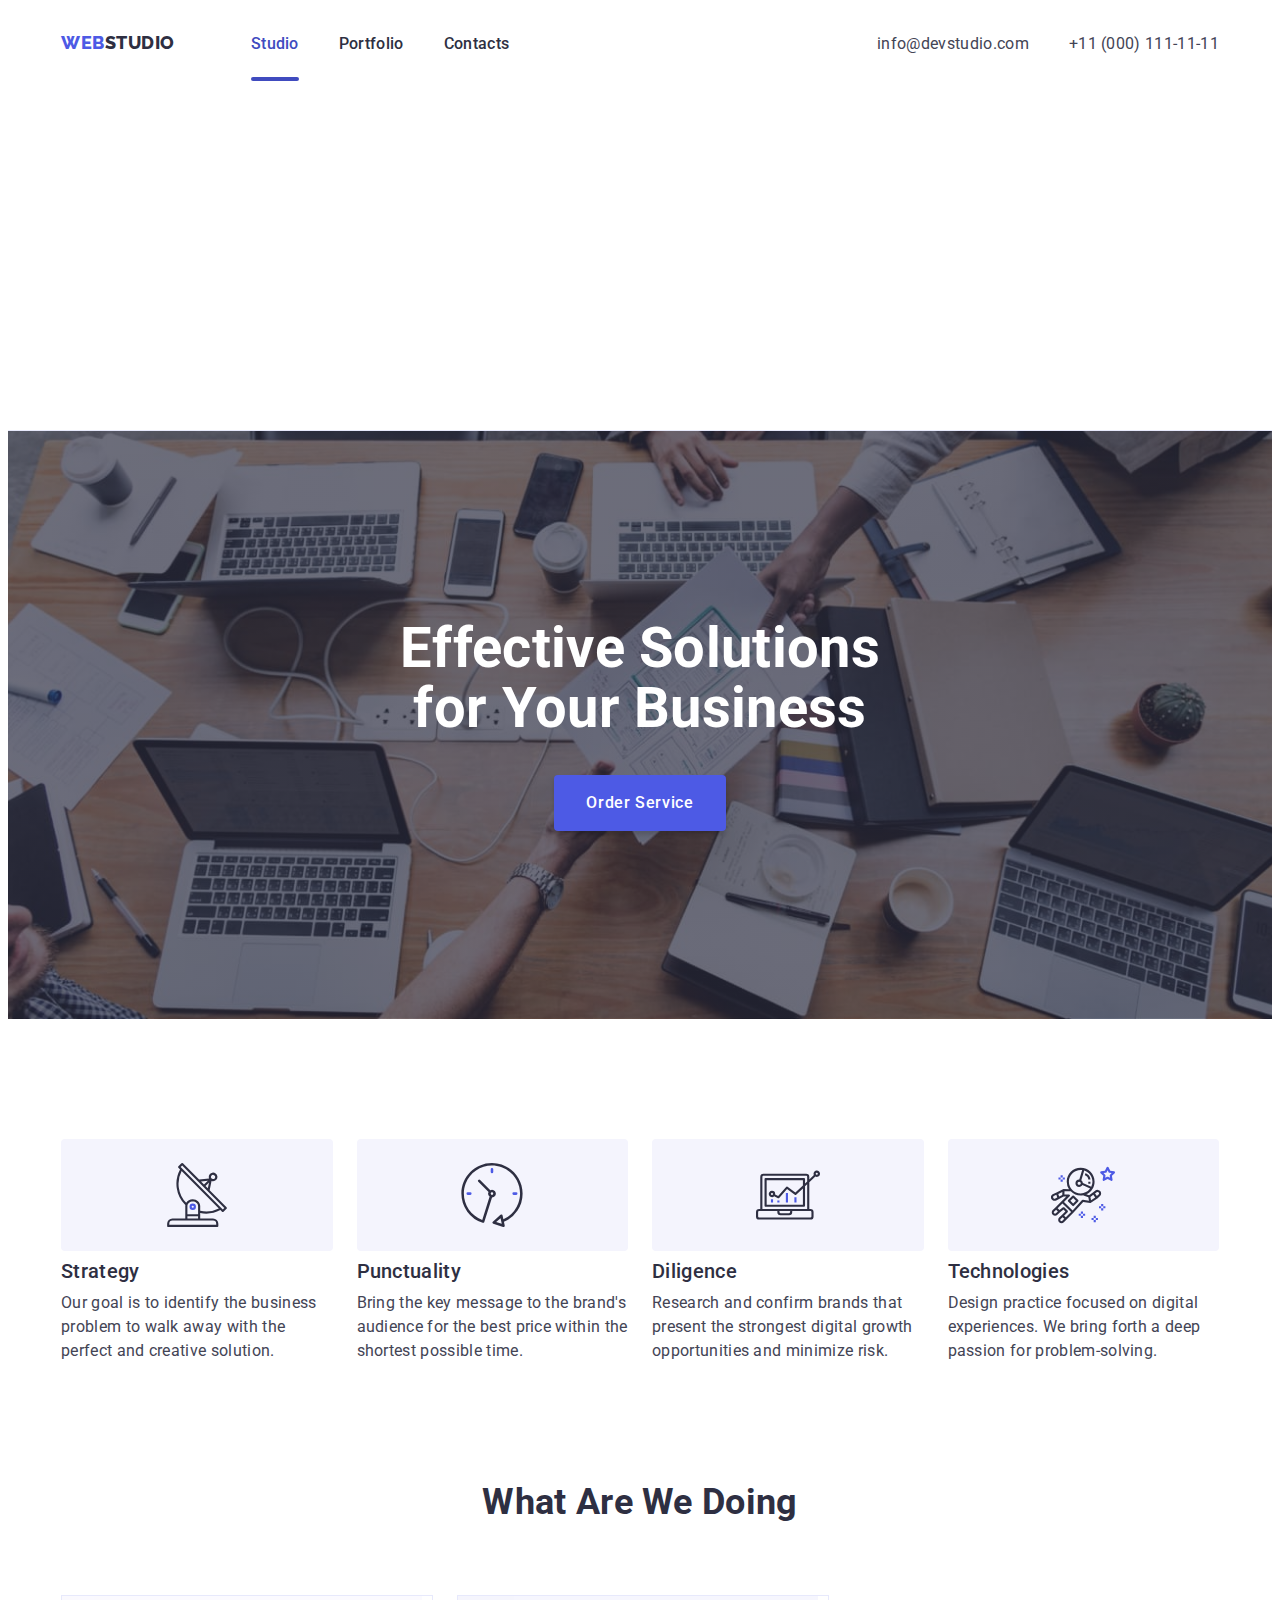
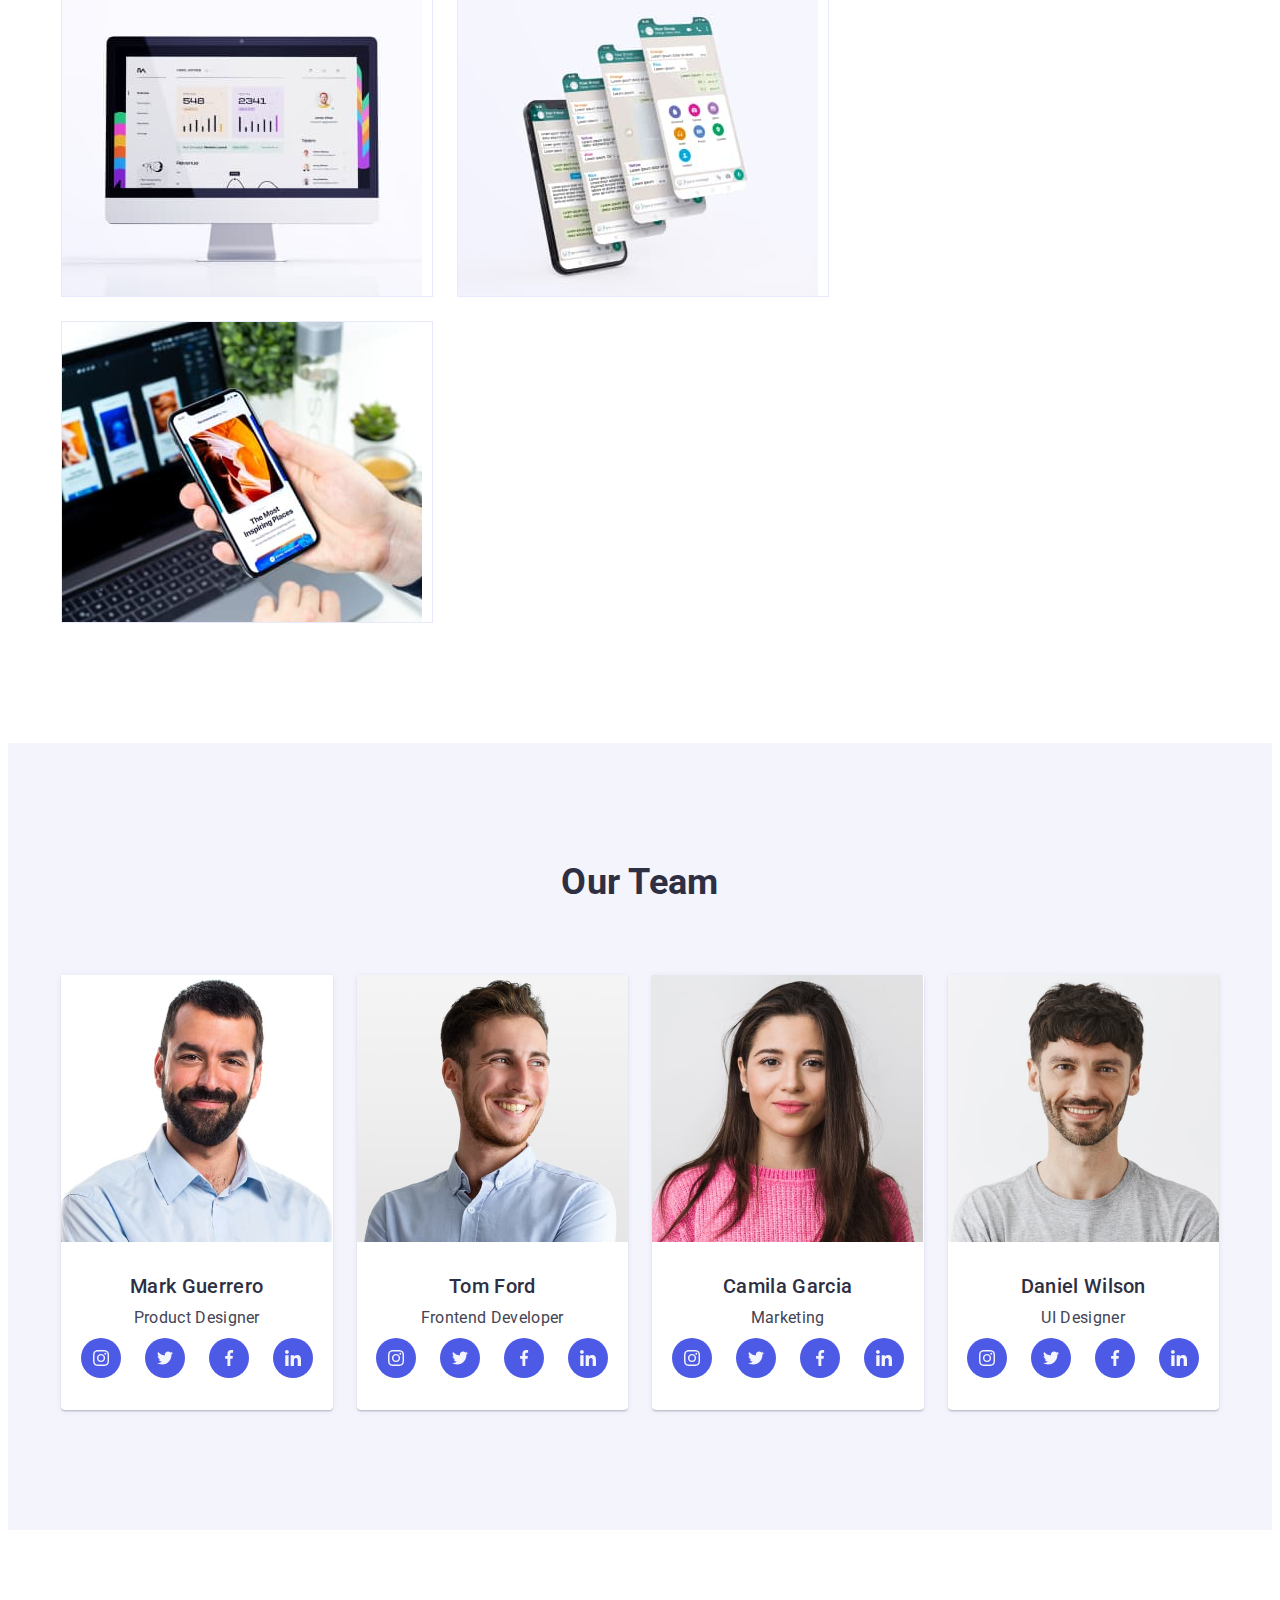
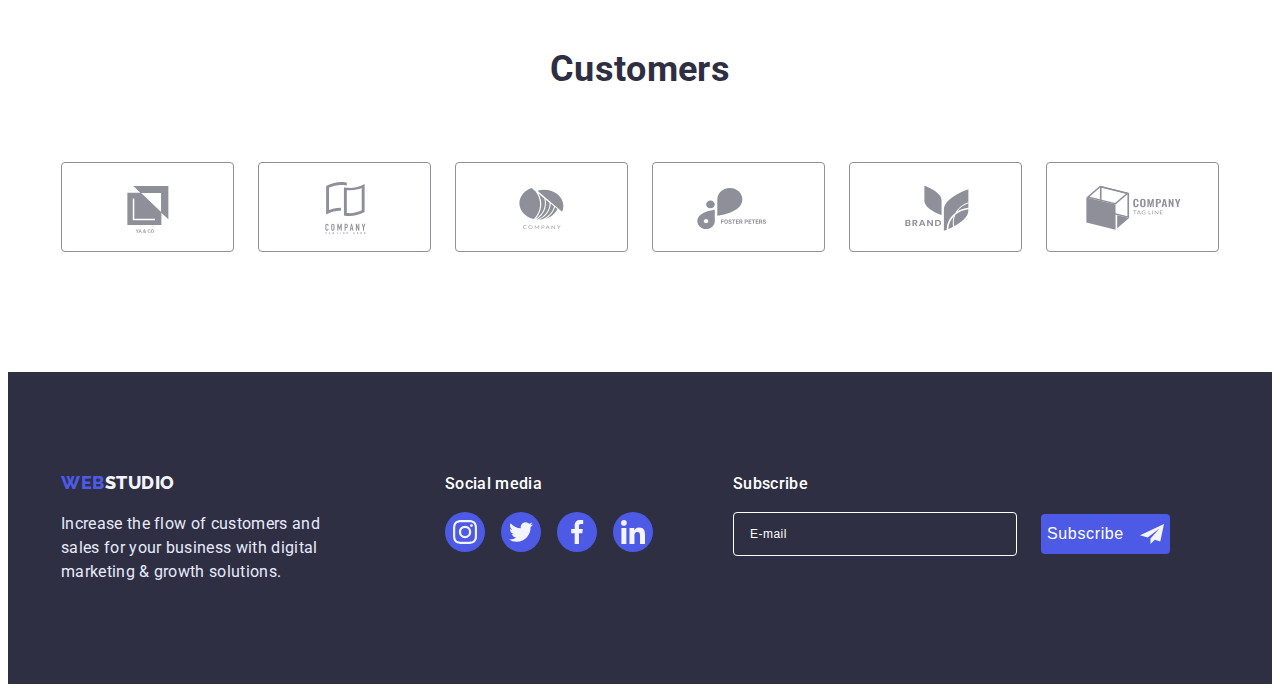
==== commit aee3ff32: "ap" ====
--- a/index.html
+++ b/index.html
@@ -53,7 +53,7 @@
             </div>
         </div>
         <div class="header-mob-menu is-hidden" data-menu>
-            <button class="header-mob-close-bn" data-menu-close type="button">
+            <button class="header-mob-close-btn" data-menu-close type="button">
                 <svg class="mob-close-ikon">
                     <use href="./images/ikons.svg#icon-close-black"></use>
                 </svg>
--- a/css/styles.css
+++ b/css/styles.css
@@ -14,7 +14,8 @@
   --shadows: #2e2f42;
   --overlays: #2e2f42;
   --overlay: #2e2f42;
-  --hero-image-bg: #2e2f42;
+  --footer-image-bg: #2e2f42;
+  --hero-image-bg: rgba(46, 47, 66, 0.7);
 
   --success-messages: #31d0aa;
 
@@ -39,6 +40,7 @@
   --team-card-bg: #ffffff;
 
   --bg-grad: linear-gradient(rgba(46, 47, 66, 0.7), rgba(46, 47, 66, 0.7));
+  --trans-dur-and-func: 250ms cubic-bezier(0.4, 0, 0.2, 1);
 
   /**                         Gallary                 */
 
@@ -158,7 +160,7 @@
   height: 40px;
   border-radius: 50%;
   background-color: var(--ctas);
-  transition: background-color 250ms cubic-bezier(0.4, 0, 0.2, 1);
+  transition: background-color var(--trans-dur-and-func);
 }
 
 .ikon-bg:is(:hover, :focus) {
@@ -199,106 +201,107 @@
 
 /**                        Sheets                      */
 
-.header-list,
-.header-address {
-  display: none;
-}
-
-.header-mob-open-bn {
-  padding: 0;
-  margin-right: auto;
-  border: none;
-  background: transparent;
-}
-
-.header-mob-open-ikon {
-  width: 32px;
-  height: 22px;
-  stroke: var(--overlays);
-}
-
-.header-mob-menu {
-  display: flex;
-  flex-direction: column;
-  overflow: hidden;
-  position: fixed;
-  z-index: 1;
-  top: 0px;
-  padding: 24px 24px 40px 40px;
-  width: 100vw;
-  max-height: 796px;
-  height: 100%;
-  background-color: var(--team-card-bg);
-}
-
-.header-mob-close-bn {
-  display: flex;
-  align-items: center;
-  justify-content: center;
-  margin-bottom: 32px;
-  margin-left: auto;
-  width: 24px;
-  height: 24px;
-  border: 1px solid var(--accent-color);
-  border-radius: 50%;
-  background-color: transparent;
-}
-
-.mob-close-ikon {
-  width: 8px;
-  height: 8px;
-  fill: var(--shadows);
-}
-
-.mob-menu-item:not(:last-child) {
-  margin-bottom: 40px;
-}
-
-.mob-menu-sheet {
-  font-weight: 700;
-  font-size: 36px;
-  line-height: 1.11;
-}
-
-.mob-menu-item:not(:last-child) > .mob-menu-sheet {
-  color: var(--headings);
-}
-
-.mob-menu-item:last-child > .mob-menu-sheet {
-  color: var(--ctas-active);
-}
-
-.mob-contacts {
-  margin-top: auto;
-  text-decoration: none;
-  font-style: normal;
-}
-
-.mob-address-list {
-  margin-bottom: 48px;
-}
-
-.tel {
-  font-weight: 700;
-  font-size: 8.3vw;
-  line-height: 1.11;
-  color: var(--links);
-}
-
-.mob-address-item:not(:last-child) {
-  margin-bottom: 40px;
-}
-
-.email {
-  font-weight: 500;
-  font-size: 20px;
-  line-height: 1.2;
-  color: var(--body-text);
-}
-
-.mob-list {
-  --gap: 10vw;
-  max-width: 80vw;
+@media screen and (max-width: 767px) {
+  .header-list,
+  .header-address {
+    display: none;
+  }
+
+  .header-mob-open-bn {
+    padding: 0;
+    margin-right: auto;
+    border: none;
+    background: transparent;
+  }
+
+  .header-mob-open-ikon {
+    width: 32px;
+    height: 22px;
+    stroke: var(--overlays);
+  }
+
+  .header-mob-menu {
+    position: fixed;
+    display: flex;
+    flex-direction: column;
+    overflow: hidden;
+    z-index: 1000;
+    top: 0px;
+    padding: 24px 24px 40px 40px;
+    width: 100vw;
+    max-height: 796px;
+    height: 100%;
+    background-color: var(--team-card-bg);
+  }
+
+  .header-mob-close-btn {
+    display: flex;
+    align-items: center;
+    justify-content: center;
+    margin-left: auto;
+    width: 24px;
+    height: 24px;
+    border: 1px solid var(--accent-color);
+    border-radius: 50%;
+    background-color: transparent;
+  }
+
+  .mob-close-ikon {
+    width: 8px;
+    height: 8px;
+    fill: var(--shadows);
+  }
+
+  .mob-menu-item:not(:last-child) {
+    margin-bottom: 40px;
+  }
+
+  .mob-menu-sheet {
+    font-weight: 700;
+    font-size: 36px;
+    line-height: 1.11;
+  }
+
+  .mob-menu-item:not(:last-child) > .mob-menu-sheet {
+    color: var(--headings);
+  }
+
+  .mob-menu-item:last-child > .mob-menu-sheet {
+    color: var(--ctas-active);
+  }
+
+  .mob-contacts {
+    margin-top: auto;
+    text-decoration: none;
+    font-style: normal;
+  }
+
+  .mob-address-list {
+    margin-bottom: 48px;
+  }
+
+  .tel {
+    font-weight: 700;
+    font-size: 8.3vw;
+    line-height: 1.11;
+    color: var(--links);
+  }
+
+  .mob-address-item:not(:last-child) {
+    margin-bottom: 40px;
+  }
+
+  .email {
+    font-weight: 500;
+    font-size: 20px;
+    line-height: 1.2;
+    color: var(--body-text);
+  }
+
+  .mob-list {
+    --gap: 10vw;
+    max-width: 80vw;
+  }
 }
 
 /*TODO                     STUDIO                    */
@@ -353,7 +356,7 @@
   border-radius: 4px;
   box-shadow: 0px 4px 4px rgba(0, 0, 0, 0.15);
   background-color: var(--ctas);
-  transition: background-color 250ms cubic-bezier(0.4, 0, 0.2, 1);
+  transition: background-color var(--trans-dur-and-func);
 }
 
 .hero-button:is(:hover, :focus) {
@@ -457,14 +460,14 @@
   height: 88px;
   border: 1px solid var(--deemphasized-text);
   border-radius: 4px;
-  transition: border 250ms cubic-bezier(0.4, 0, 0.2, 1);
+  transition: border var(--trans-dur-and-func);
 }
 
 .customers-ikon {
   width: 104px;
   height: 56px;
   fill: var(--deemphasized-text);
-  transition: fill 250ms cubic-bezier(0.4, 0, 0.2, 1);
+  transition: fill var(--trans-dur-and-func);
 }
 
 .customers-link:is(:hover, :focus) {
@@ -503,8 +506,9 @@
   border: 1px solid var(--accent-color);
   border-radius: 4px;
   cursor: pointer;
-  transition: color, background-color,
-    box-shadow 250ms cubic-bezier(0.4, 0, 0.2, 1);
+  transition: color var(--trans-dur-and-func),
+    background-color var(--trans-dur-and-func),
+    box-shadow var(--trans-dur-and-func);
 }
 
 .filter-btn:is(:hover, :focus) {
@@ -524,7 +528,7 @@
   --carts: 1;
   border: 1px solid var(--light-mode-bg);
   box-shadow: 0px 1px 6px rgba(46, 47, 66, 0.08);
-  transition: box-shadow 250ms cubic-bezier(0.4, 0, 0.2, 1);
+  transition: box-shadow var(--trans-dur-and-func);
 }
 
 .project-card-item:is(:hover, :focus) {
@@ -549,7 +553,7 @@
   color: var(--light-mode-dialogs);
   background-color: var(--active-states);
   transform: translateY(100%);
-  transition: transform 250ms cubic-bezier(0.4, 0, 0.2, 1);
+  transition: transform var(--trans-dur-and-func);
 }
 
 .project-card-box {
@@ -560,7 +564,7 @@
 
 .footer {
   padding: 96px 0;
-  background-color: var(--hero-image-bg);
+  background-color: var(--footer-image-bg);
 }
 
 .footer-offer {
@@ -596,7 +600,7 @@
 }
 
 .footer-bg {
-  transition: background-color 250ms cubic-bezier(0.4, 0, 0.2, 1);
+  transition: background-color var(--trans-dur-and-func);
 }
 
 .footer-bg:is(:hover, :focus) {
@@ -656,7 +660,7 @@
   border-radius: 4px;
   border: none;
   cursor: pointer;
-  transition: background-color 250ms cubic-bezier(0.4, 0, 0.2, 1);
+  transition: background-color var(--trans-dur-and-func);
 }
 
 .footer-btn:is(:hover, :focus) {
@@ -671,7 +675,7 @@
   width: 100%;
   height: 100%;
   background-color: var(--backdrop);
-  transition: opacity 250ms cubic-bezier(0.4, 0, 0.2, 1);
+  transition: opacity var(--trans-dur-and-func);
 }
 
 .backdrop.is-hidden .modal {
@@ -680,6 +684,7 @@
 
 .modal {
   position: absolute;
+  z-index: 100;
   padding: 24px;
   top: 50%;
   left: 50%;
@@ -690,7 +695,7 @@
   border-radius: 4px;
   background: var(--modal-bg);
   transform: translate(-50%, -50%);
-  transition: transform 250ms cubic-bezier(0.4, 0, 0.2, 1);
+  transition: transform var(--trans-dur-and-func);
 }
 
 .is-hidden {
@@ -711,14 +716,14 @@
   border-radius: 50%;
   background-color: var(--subtle-bg);
   cursor: pointer;
-  transition: background-color 250ms cubic-bezier(0.4, 0, 0.2, 1);
+  transition: background-color var(--trans-dur-and-func);
 }
 
 .close-btn-ikon {
   width: 8px;
   height: 8px;
   fill: var(--overlays);
-  transition: fill 250ms cubic-bezier(0.4, 0, 0.2, 1);
+  transition: fill var(--trans-dur-and-func);
 }
 
 .close-btn:is(:hover, :focus) {
@@ -749,7 +754,7 @@
   border: 1px solid rgba(46, 47, 66, 0.2);
   border-radius: 4px;
   background-color: transparent;
-  transition: border-color 250ms cubic-bezier(0.4, 0, 0.2, 1);
+  transition: border-color var(--trans-dur-and-func);
 }
 
 .modal-ikon {
@@ -760,7 +765,7 @@
   width: 18px;
   height: 24px;
   fill: var(--overlays);
-  transition: fill 250ms cubic-bezier(0.4, 0, 0.2, 1);
+  transition: fill var(--trans-dur-and-func);
 }
 
 .modal-subtitle {
@@ -793,7 +798,7 @@
   border-radius: 4px;
   background-color: transparent;
   resize: none;
-  transition: border-color 250ms cubic-bezier(0.4, 0, 0.2, 1);
+  transition: border-color var(--trans-dur-and-func);
 }
 
 .modal-textarea:is(:hover, :focus) {
@@ -831,7 +836,7 @@
   border: 1px solid rgba(46, 47, 66, 0.2);
   border-radius: 2px;
   margin-right: 8px;
-  transition: border-color 250ms cubic-bezier(0.4, 0, 0.2, 1);
+  transition: border-color var(--trans-dur-and-func);
 }
 
 .check-text > span:is(:hover, :focus) {
@@ -865,7 +870,7 @@
   border-radius: 4px;
   border: none;
   cursor: pointer;
-  transition: background-color 250ms cubic-bezier(0.4, 0, 0.2, 1);
+  transition: background-color var(--trans-dur-and-func);
 }
 
 .modal-btn:is(:hover, :focus) {
@@ -944,7 +949,7 @@
 
   .normal {
     color: var(--headings);
-    transition: color 250ms cubic-bezier(0.4, 0, 0.2, 1);
+    transition: color var(--trans-dur-and-func);
   }
 
   .normal:is(:hover, :focus),
@@ -985,7 +990,7 @@
     text-decoration: none;
     font-style: normal;
     color: var(--body-text);
-    transition: color 250ms cubic-bezier(0.4, 0, 0.2, 1);
+    transition: color var(--trans-dur-and-func);
   }
 
   .contact:is(:hover, :focus) {
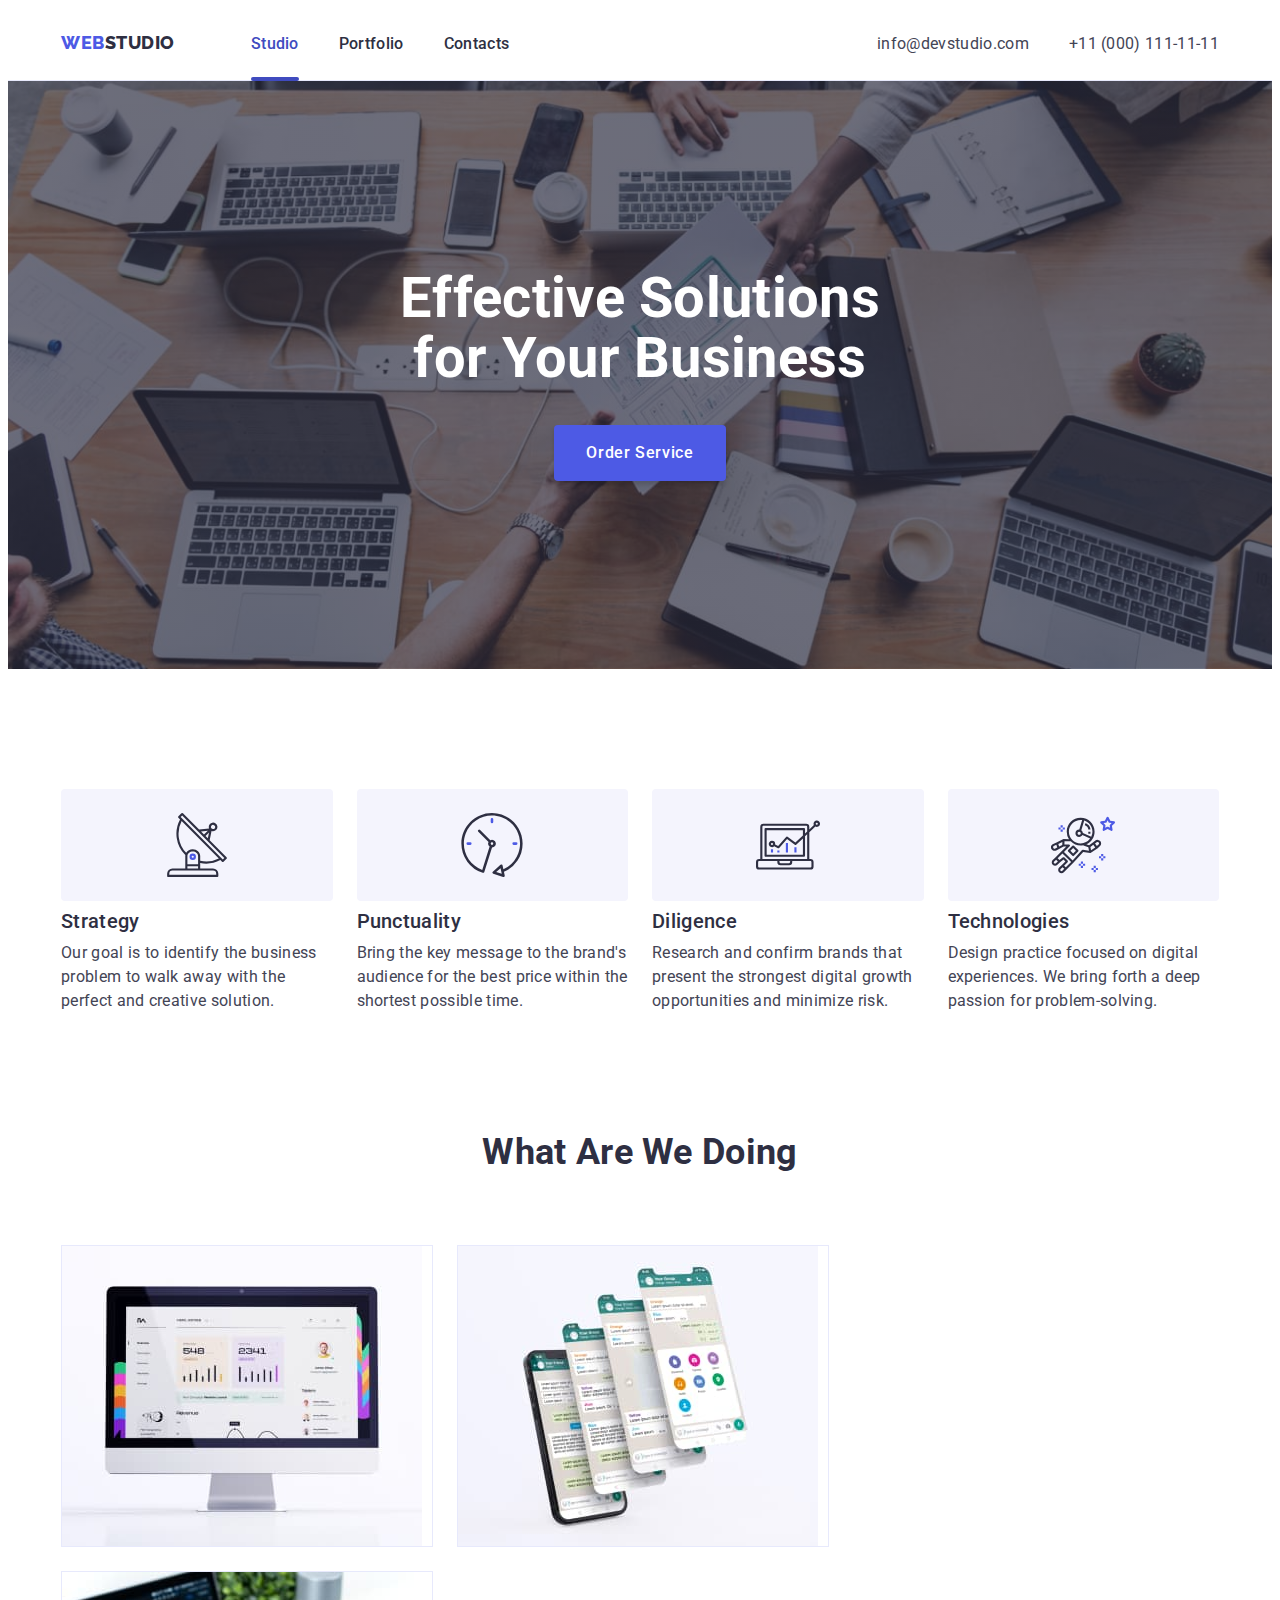
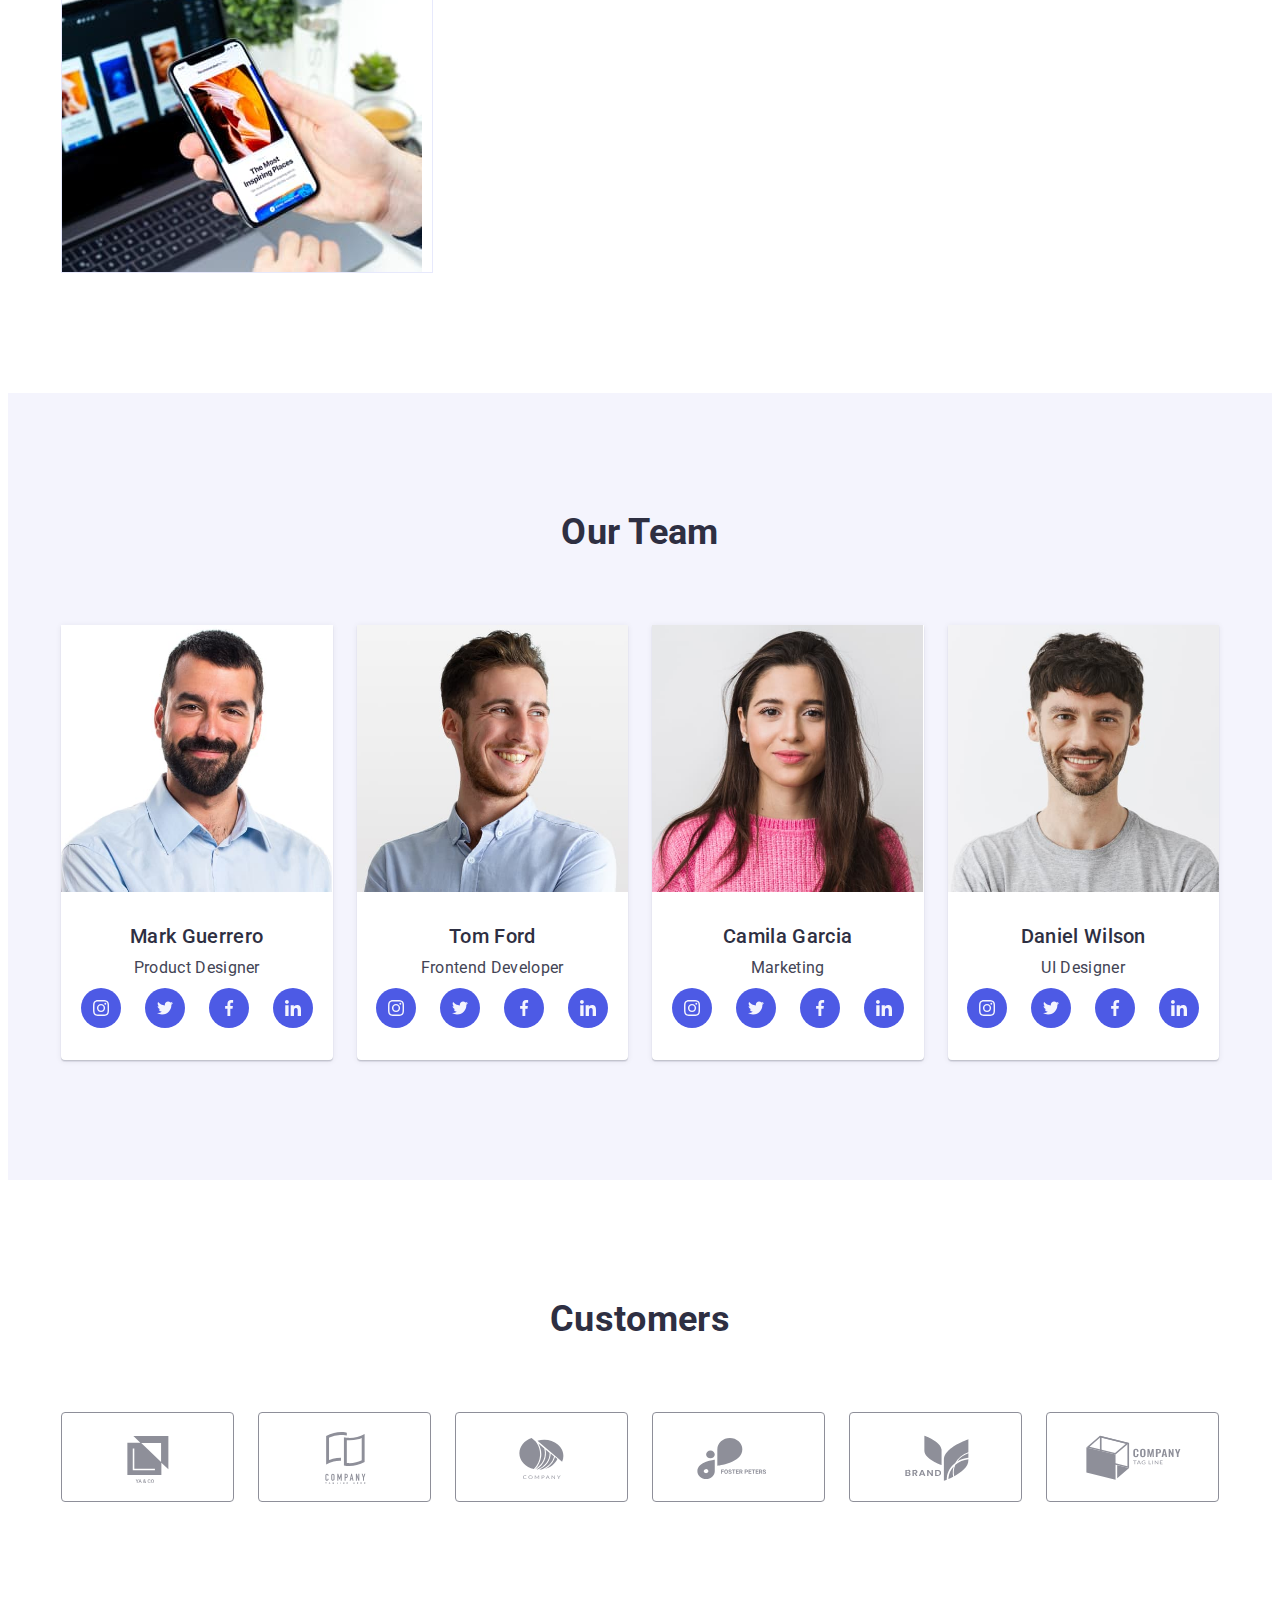
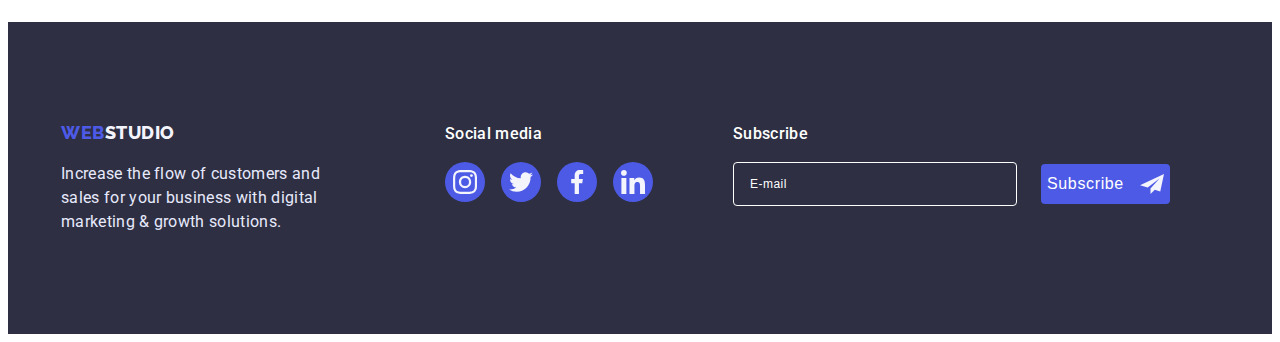
==== commit 223c3a31: "correct 2" ====
--- a/index.html
+++ b/index.html
@@ -45,7 +45,7 @@
                 </ul>
             </address>
             <div class="header-mob">
-                <button class="header-mob-open-bn" data-menu-open type="button">
+                <button class="header-mob-open-btn" data-menu-open type="button">
                     <svg class="header-mob-open-ikon">
                         <use href="./images/ikons.svg#icon-charm_menu-hamburger"></use>
                     </svg>
--- a/css/styles.css
+++ b/css/styles.css
@@ -207,7 +207,7 @@
     display: none;
   }
 
-  .header-mob-open-bn {
+  .header-mob-open-btn {
     padding: 0;
     margin-right: auto;
     border: none;
@@ -228,7 +228,7 @@
     z-index: 1000;
     top: 0px;
     padding: 24px 24px 40px 40px;
-    width: 100vw;
+    width: 100%;
     max-height: 796px;
     height: 100%;
     background-color: var(--team-card-bg);
@@ -926,7 +926,8 @@
     max-width: 768px;
   }
 
-  .header-mob {
+  .header-mob,
+  .header-mob-menu {
     display: none;
   }
 
